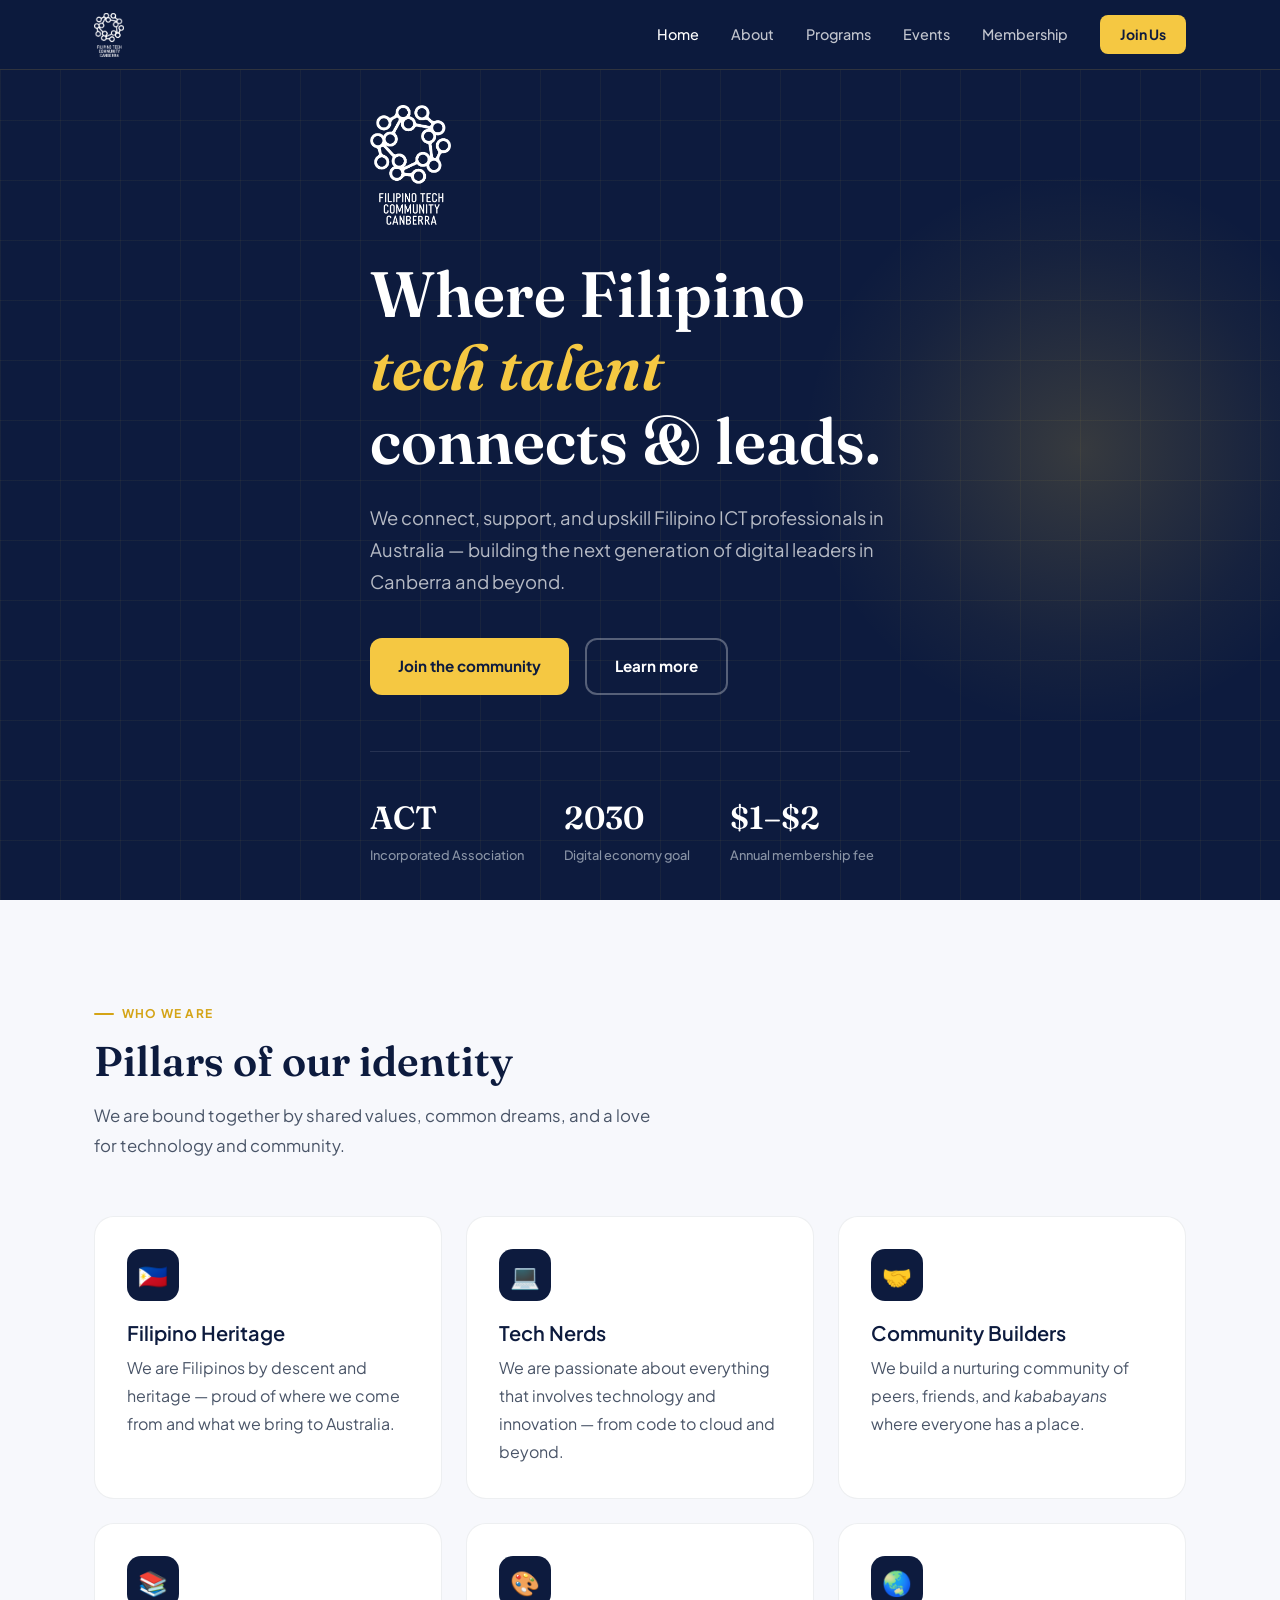
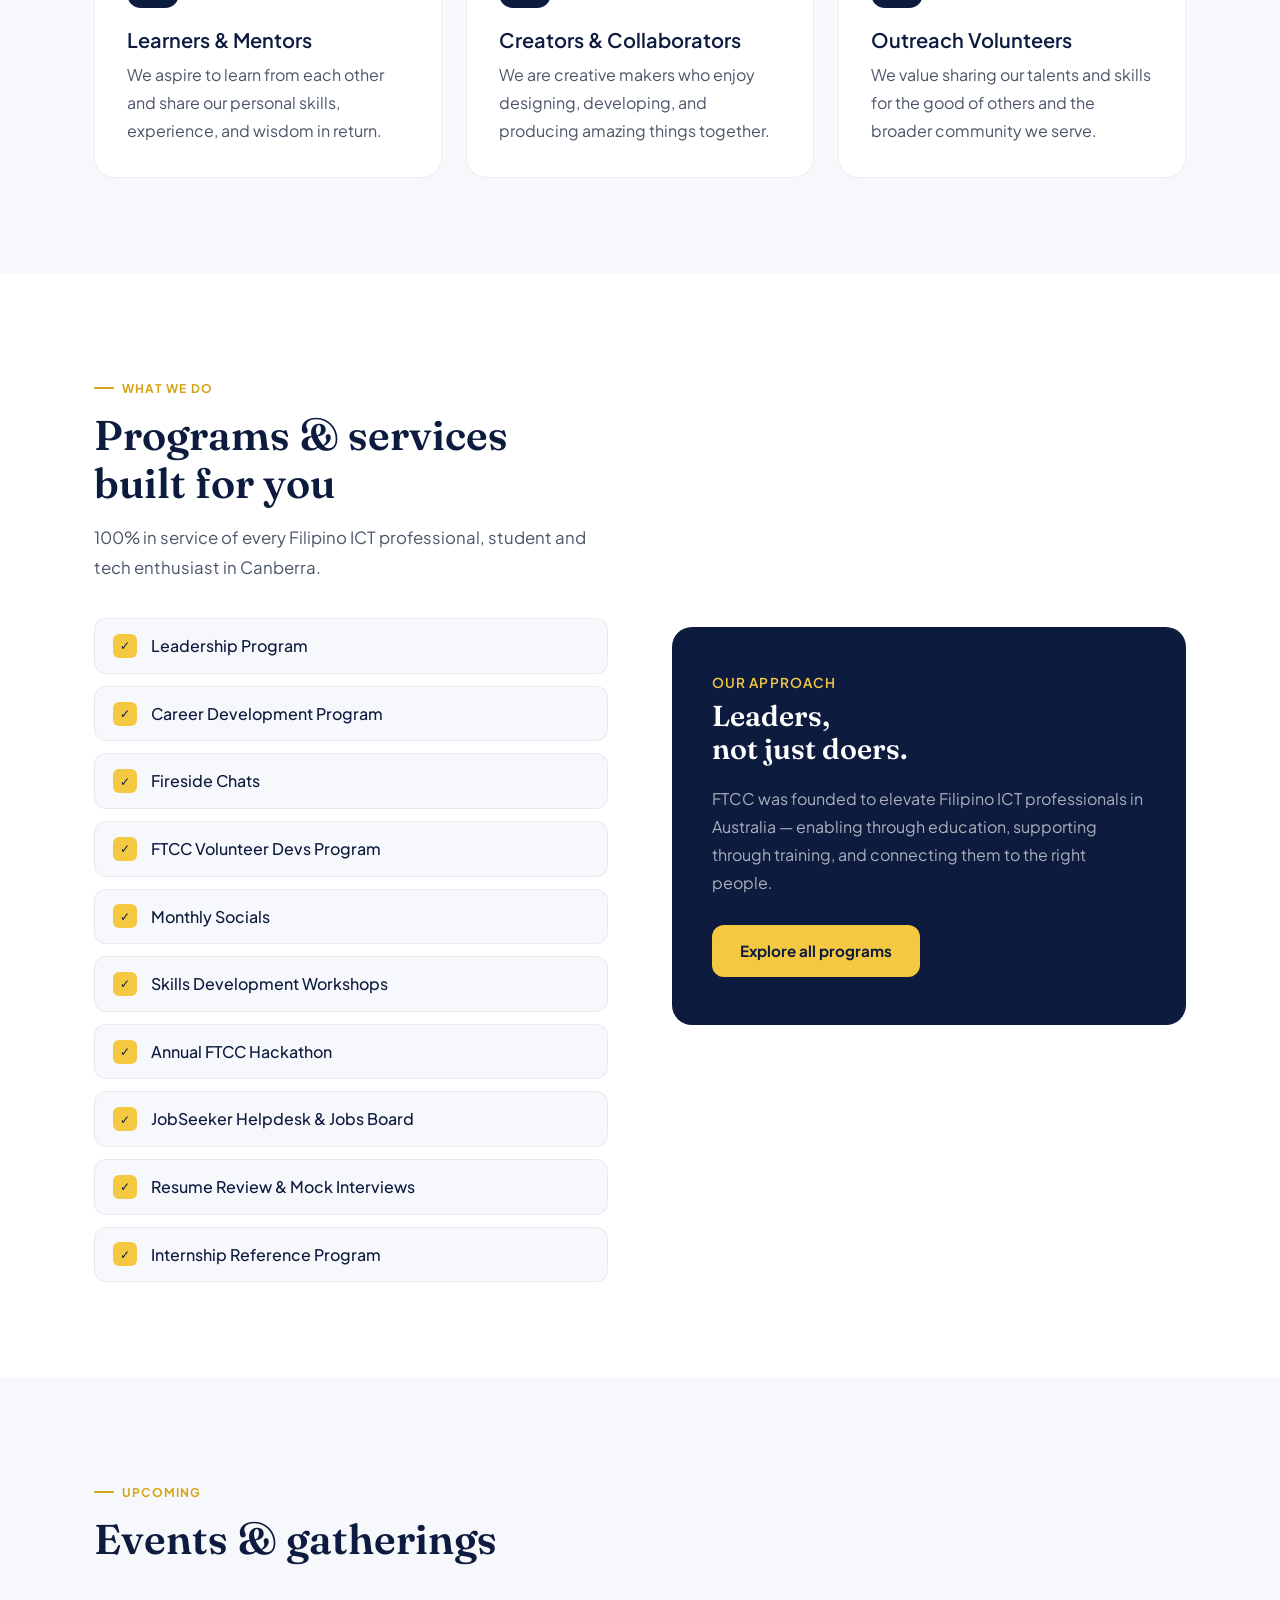
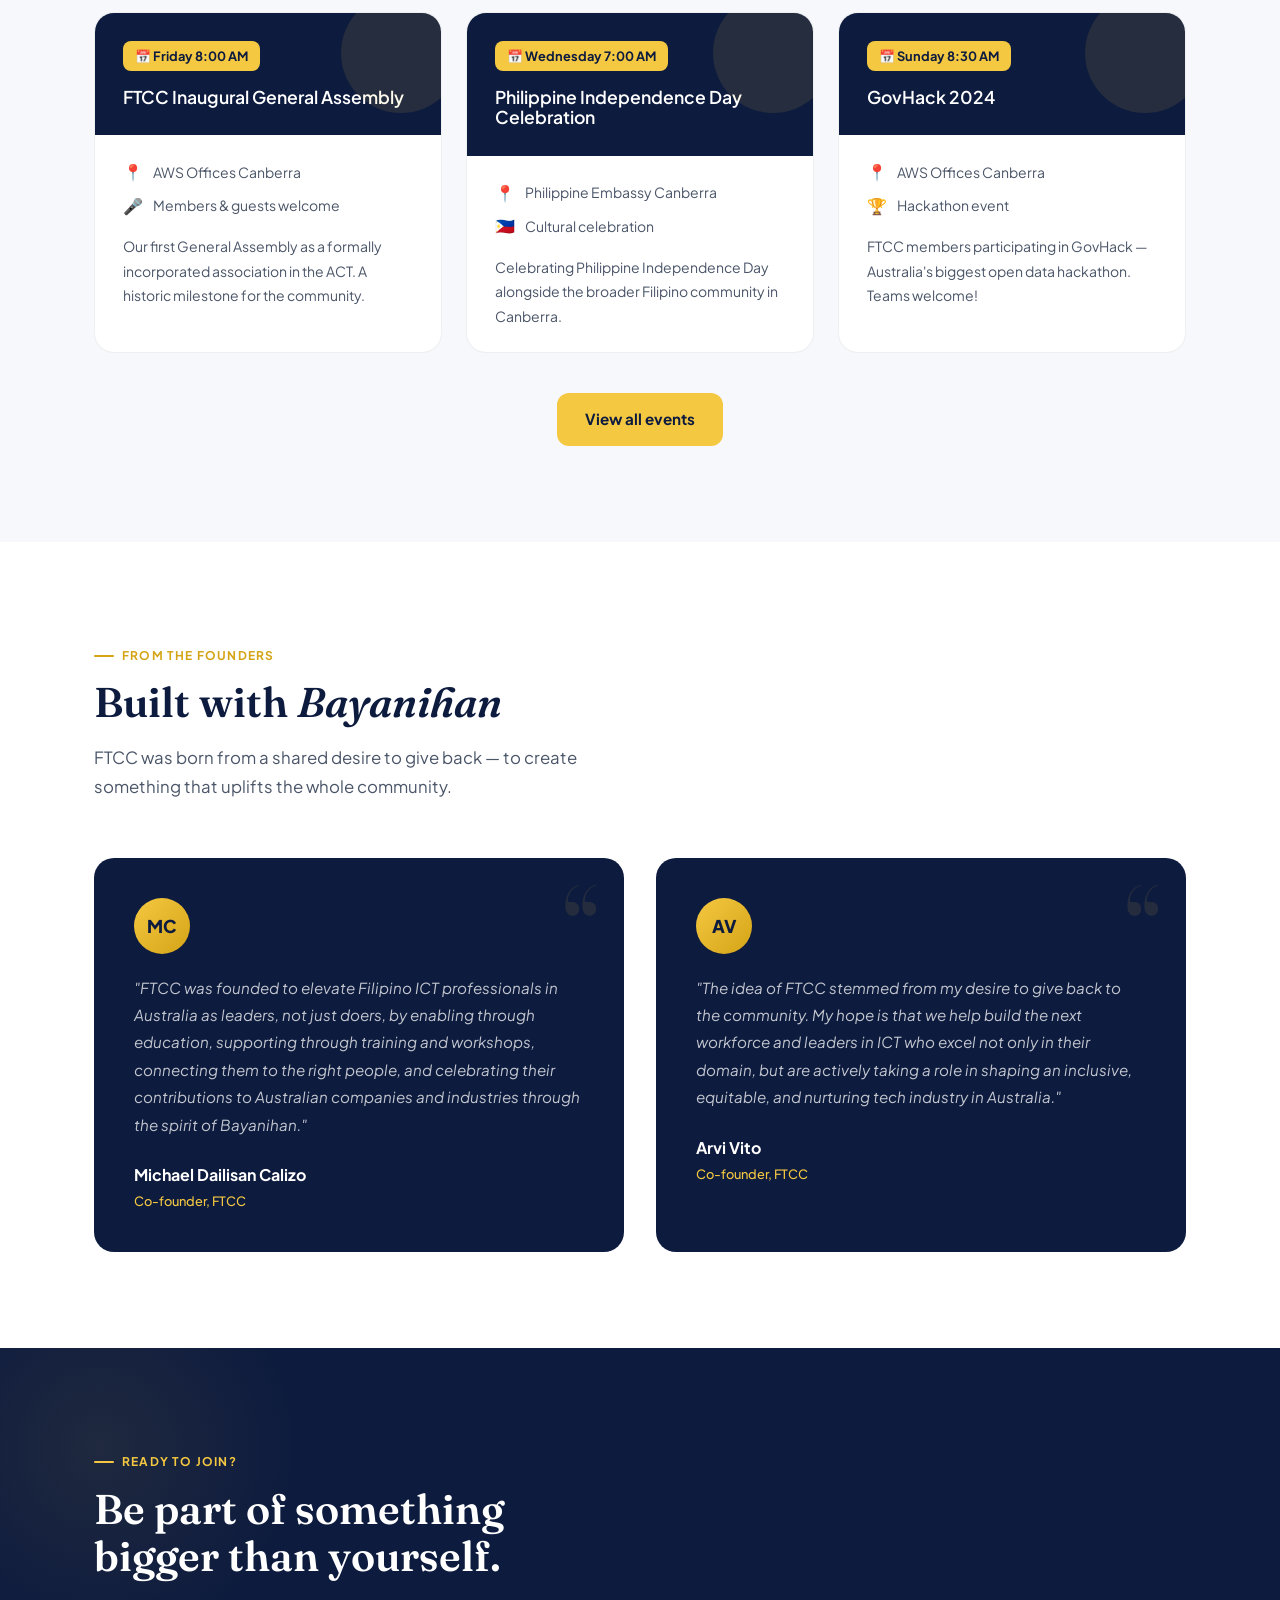
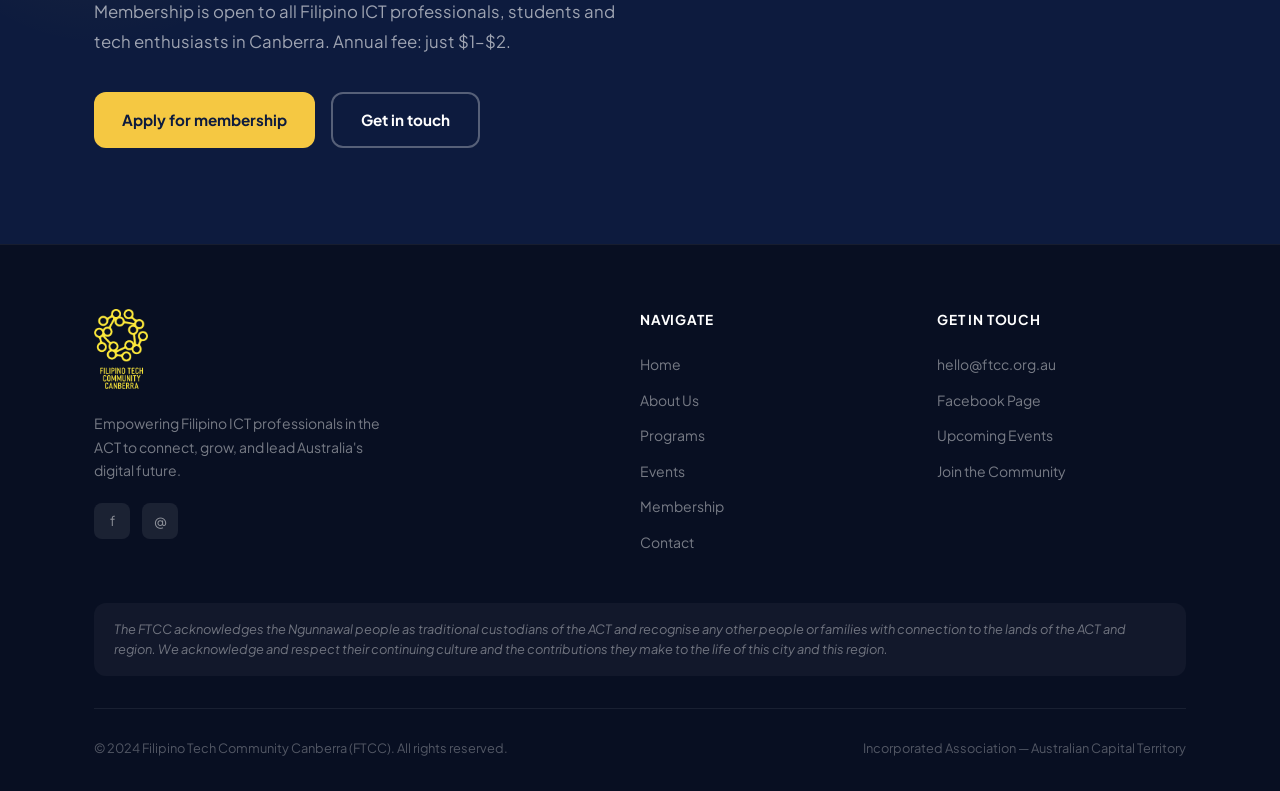
==== index.html @ 05460eb6 "Initial commit — FTCC website" ====
<!DOCTYPE html>
<html lang="en">
<head>
  <meta charset="UTF-8" />
  <meta name="viewport" content="width=device-width, initial-scale=1.0" />
  <title>FTCC — Filipino Tech Community Canberra</title>
  <meta name="description" content="Filipino Tech Community Canberra — connecting, supporting and upskilling Filipino ICT professionals in the ACT." />
  <link rel="stylesheet" href="css/style.css" />
  <link rel="icon" href="data:image/svg+xml,<svg xmlns='http://www.w3.org/2000/svg' viewBox='0 0 32 32'><rect width='32' height='32' rx='7' fill='%230D1B3E'/><text y='22' x='4' font-size='14' font-weight='800' fill='%23F5C842' font-family='sans-serif'>FC</text></svg>" />
</head>
<body>

<div id="nav-placeholder"></div>

<!-- ── HERO ── -->
<section class="hero">
  <div class="hero-bg">
    <div class="hero-grid"></div>
    <div class="hero-sun"></div>
  </div>
  <div class="container">
    <div class="hero-content">
      <img src="ftcc_full_logo.png" alt="FTCC" class="hero-logo" />
      <h1>Where Filipino<br><em>tech talent</em><br>connects &amp; leads.</h1>
      <p>We connect, support, and upskill Filipino ICT professionals in Australia — building the next generation of digital leaders in Canberra and beyond.</p>
      <div class="hero-actions">
        <a href="membership.html" class="btn btn-primary">Join the community</a>
        <a href="about.html" class="btn btn-outline">Learn more</a>
      </div>
      <div class="hero-stats">
        <div class="hero-stat">
          <div class="num">ACT</div>
          <div class="lbl">Incorporated Association</div>
        </div>
        <div class="hero-stat">
          <div class="num">2030</div>
          <div class="lbl">Digital economy goal</div>
        </div>
        <div class="hero-stat">
          <div class="num">$1–$2</div>
          <div class="lbl">Annual membership fee</div>
        </div>
      </div>
    </div>
  </div>
</section>

<!-- ── PILLARS ── -->
<section class="section pillars">
  <div class="container">
    <div class="section-label">Who we are</div>
    <h2 class="section-title">Pillars of our identity</h2>
    <p class="section-sub">We are bound together by shared values, common dreams, and a love for technology and community.</p>
    <div class="pillars-grid">
      <div class="pillar-card">
        <div class="pillar-icon">🇵🇭</div>
        <h3>Filipino Heritage</h3>
        <p>We are Filipinos by descent and heritage — proud of where we come from and what we bring to Australia.</p>
      </div>
      <div class="pillar-card">
        <div class="pillar-icon">💻</div>
        <h3>Tech Nerds</h3>
        <p>We are passionate about everything that involves technology and innovation — from code to cloud and beyond.</p>
      </div>
      <div class="pillar-card">
        <div class="pillar-icon">🤝</div>
        <h3>Community Builders</h3>
        <p>We build a nurturing community of peers, friends, and <em>kababayans</em> where everyone has a place.</p>
      </div>
      <div class="pillar-card">
        <div class="pillar-icon">📚</div>
        <h3>Learners &amp; Mentors</h3>
        <p>We aspire to learn from each other and share our personal skills, experience, and wisdom in return.</p>
      </div>
      <div class="pillar-card">
        <div class="pillar-icon">🎨</div>
        <h3>Creators &amp; Collaborators</h3>
        <p>We are creative makers who enjoy designing, developing, and producing amazing things together.</p>
      </div>
      <div class="pillar-card">
        <div class="pillar-icon">🌏</div>
        <h3>Outreach Volunteers</h3>
        <p>We value sharing our talents and skills for the good of others and the broader community we serve.</p>
      </div>
    </div>
  </div>
</section>

<!-- ── PROGRAMS ── -->
<section class="section">
  <div class="container">
    <div class="programs-layout">
      <div>
        <div class="section-label">What we do</div>
        <h2 class="section-title">Programs &amp; services built for you</h2>
        <p class="section-sub">100% in service of every Filipino ICT professional, student and tech enthusiast in Canberra.</p>
        <div class="programs-list">
          <div class="program-item">Leadership Program</div>
          <div class="program-item">Career Development Program</div>
          <div class="program-item">Fireside Chats</div>
          <div class="program-item">FTCC Volunteer Devs Program</div>
          <div class="program-item">Monthly Socials</div>
          <div class="program-item">Skills Development Workshops</div>
          <div class="program-item">Annual FTCC Hackathon</div>
          <div class="program-item">JobSeeker Helpdesk &amp; Jobs Board</div>
          <div class="program-item">Resume Review &amp; Mock Interviews</div>
          <div class="program-item">Internship Reference Program</div>
        </div>
      </div>
      <div class="programs-visual">
        <h3>Our approach</h3>
        <h2 style="font-size:1.8rem;">Leaders,<br>not just doers.</h2>
        <p>FTCC was founded to elevate Filipino ICT professionals in Australia — enabling through education, supporting through training, and connecting them to the right people.</p>
        <a href="programs.html" class="btn btn-primary">Explore all programs</a>
      </div>
    </div>
  </div>
</section>

<!-- ── EVENTS ── -->
<section class="section events">
  <div class="container">
    <div class="section-label">Upcoming</div>
    <h2 class="section-title">Events &amp; gatherings</h2>
    <div class="events-grid">
      <div class="event-card">
        <div class="event-header">
          <div class="event-date-badge">📅 Friday 8:00 AM</div>
          <h3>FTCC Inaugural General Assembly</h3>
        </div>
        <div class="event-body">
          <div class="event-meta">
            <div class="event-meta-item"><span class="icon">📍</span> AWS Offices Canberra</div>
            <div class="event-meta-item"><span class="icon">🎤</span> Members &amp; guests welcome</div>
          </div>
          <p style="margin-top:16px;font-size:.875rem;">Our first General Assembly as a formally incorporated association in the ACT. A historic milestone for the community.</p>
        </div>
      </div>
      <div class="event-card">
        <div class="event-header">
          <div class="event-date-badge">📅 Wednesday 7:00 AM</div>
          <h3>Philippine Independence Day Celebration</h3>
        </div>
        <div class="event-body">
          <div class="event-meta">
            <div class="event-meta-item"><span class="icon">📍</span> Philippine Embassy Canberra</div>
            <div class="event-meta-item"><span class="icon">🇵🇭</span> Cultural celebration</div>
          </div>
          <p style="margin-top:16px;font-size:.875rem;">Celebrating Philippine Independence Day alongside the broader Filipino community in Canberra.</p>
        </div>
      </div>
      <div class="event-card">
        <div class="event-header">
          <div class="event-date-badge">📅 Sunday 8:30 AM</div>
          <h3>GovHack 2024</h3>
        </div>
        <div class="event-body">
          <div class="event-meta">
            <div class="event-meta-item"><span class="icon">📍</span> AWS Offices Canberra</div>
            <div class="event-meta-item"><span class="icon">🏆</span> Hackathon event</div>
          </div>
          <p style="margin-top:16px;font-size:.875rem;">FTCC members participating in GovHack — Australia's biggest open data hackathon. Teams welcome!</p>
        </div>
      </div>
    </div>
    <div style="text-align:center;margin-top:40px;">
      <a href="events.html" class="btn btn-primary">View all events</a>
    </div>
  </div>
</section>

<!-- ── FOUNDERS ── -->
<section class="section">
  <div class="container">
    <div class="section-label">From the founders</div>
    <h2 class="section-title">Built with <em>Bayanihan</em></h2>
    <p class="section-sub">FTCC was born from a shared desire to give back — to create something that uplifts the whole community.</p>
    <div class="founders-grid">
      <div class="founder-card">
        <div class="founder-avatar">MC</div>
        <blockquote>"FTCC was founded to elevate Filipino ICT professionals in Australia as leaders, not just doers, by enabling through education, supporting through training and workshops, connecting them to the right people, and celebrating their contributions to Australian companies and industries through the spirit of Bayanihan."</blockquote>
        <div class="founder-name">Michael Dailisan Calizo</div>
        <div class="founder-role">Co-founder, FTCC</div>
      </div>
      <div class="founder-card">
        <div class="founder-avatar">AV</div>
        <blockquote>"The idea of FTCC stemmed from my desire to give back to the community. My hope is that we help build the next workforce and leaders in ICT who excel not only in their domain, but are actively taking a role in shaping an inclusive, equitable, and nurturing tech industry in Australia."</blockquote>
        <div class="founder-name">Arvi Vito</div>
        <div class="founder-role">Co-founder, FTCC</div>
      </div>
    </div>
  </div>
</section>

<!-- ── CTA ── -->
<section class="section membership">
  <div class="container" style="position:relative;z-index:2;">
    <div class="section-label">Ready to join?</div>
    <h2 class="section-title">Be part of something<br>bigger than yourself.</h2>
    <p class="section-sub">Membership is open to all Filipino ICT professionals, students and tech enthusiasts in Canberra. Annual fee: just $1–$2.</p>
    <div style="display:flex;gap:16px;flex-wrap:wrap;margin-top:36px;">
      <a href="membership.html" class="btn btn-primary">Apply for membership</a>
      <a href="contact.html" class="btn btn-outline">Get in touch</a>
    </div>
  </div>
</section>

<div id="footer-placeholder"></div>

<script src="js/components.js"></script>
<script src="js/main.js"></script>
</body>
</html>
---- css/style.css ----
/* ========================================
   FTCC — Filipino Tech Community Canberra
   Design: Deep navy + Philippine sun gold
   ======================================== */

@import url('https://fonts.googleapis.com/css2?family=Plus+Jakarta+Sans:wght@300;400;500;600;700;800&family=Fraunces:ital,wght@0,300;0,600;1,300&display=swap');

:root {
  --navy:       #0D1B3E;
  --navy-mid:   #1A2F5A;
  --navy-light: #243B72;
  --gold:       #F5C842;
  --gold-deep:  #D4A416;
  --white:      #FFFFFF;
  --off-white:  #F7F8FC;
  --muted:      #8A94A6;
  --text:       #1C2333;
  --text-light: #4A5568;

  --font-display: 'Fraunces', Georgia, serif;
  --font-body:    'Plus Jakarta Sans', system-ui, sans-serif;

  --radius: 12px;
  --radius-lg: 20px;
  --shadow: 0 4px 24px rgba(13,27,62,0.10);
  --shadow-lg: 0 8px 48px rgba(13,27,62,0.16);

  --max-w: 1140px;
  --nav-h: 70px;
}

*, *::before, *::after { box-sizing: border-box; margin: 0; padding: 0; }

html { scroll-behavior: smooth; }

body {
  font-family: var(--font-body);
  color: var(--text);
  background: var(--white);
  line-height: 1.6;
  -webkit-font-smoothing: antialiased;
}

/* ── TYPOGRAPHY ── */
h1, h2, h3 { font-family: var(--font-display); line-height: 1.15; }
h1 { font-size: clamp(2.4rem, 6vw, 4rem); font-weight: 600; }
h2 { font-size: clamp(1.8rem, 4vw, 2.6rem); font-weight: 600; }
h3 { font-size: 1.25rem; font-weight: 600; font-family: var(--font-body); }
p  { color: var(--text-light); line-height: 1.75; }

a { color: inherit; text-decoration: none; }

/* ── LAYOUT ── */
.container { max-width: var(--max-w); margin: 0 auto; padding: 0 24px; }
.section    { padding: 96px 0; }
.section--sm { padding: 64px 0; }

/* ── NAV ── */
nav {
  position: fixed; top: 0; left: 0; right: 0; z-index: 100;
  height: var(--nav-h);
  background: rgba(13,27,62,0.96);
  backdrop-filter: blur(12px);
  border-bottom: 1px solid rgba(245,200,66,0.15);
  display: flex; align-items: center;
}
.nav-inner {
  display: flex; align-items: center; justify-content: space-between;
  width: 100%; max-width: var(--max-w); margin: 0 auto; padding: 0 24px;
}
.nav-logo {
  display: flex; align-items: center;
}
.nav-logo-img {
  height: 44px; width: auto;
  /* Invert black logo to white for dark nav background */
  filter: brightness(0) invert(1);
  transition: opacity 0.2s;
}
.nav-logo:hover .nav-logo-img { opacity: 0.85; }
.footer-logo-img {
  height: 80px; width: auto;
  /* Gold tint for footer */
  filter: brightness(0) saturate(100%) invert(78%) sepia(60%) saturate(500%) hue-rotate(5deg) brightness(105%);
  display: block;
}
.nav-links { display: flex; align-items: center; gap: 32px; }
.nav-links a {
  color: rgba(255,255,255,0.75); font-size: 0.9rem; font-weight: 500;
  transition: color 0.2s;
}
.nav-links a:hover, .nav-links a.active { color: var(--white); }
.nav-links .btn-nav {
  background: var(--gold); color: var(--navy);
  padding: 8px 20px; border-radius: 8px; font-weight: 700;
  font-size: 0.875rem; transition: background 0.2s, transform 0.15s;
}
.nav-links .btn-nav:hover { background: var(--gold-deep); transform: translateY(-1px); }

/* hamburger */
.nav-toggle { display: none; flex-direction: column; gap: 5px; cursor: pointer; padding: 4px; }
.nav-toggle span { width: 24px; height: 2px; background: var(--white); border-radius: 2px; transition: 0.3s; }
.nav-mobile { display: none; }

/* ── HERO LOGO ── */
.hero-logo {
  height: 120px; width: auto; display: block;
  margin-bottom: 32px;
  filter: brightness(0) invert(1);
}

/* ── HERO ── */
.hero {
  min-height: 100vh;
  background: var(--navy);
  display: flex; align-items: center;
  position: relative; overflow: hidden;
  padding-top: var(--nav-h);
}
.hero-bg {
  position: absolute; inset: 0; pointer-events: none;
}
.hero-sun {
  position: absolute; right: -80px; top: 50%;
  transform: translateY(-50%);
  width: 560px; height: 560px;
  border-radius: 50%;
  background: radial-gradient(circle, rgba(245,200,66,0.18) 0%, rgba(245,200,66,0.04) 50%, transparent 70%);
}
.hero-grid {
  position: absolute; inset: 0;
  background-image:
    linear-gradient(rgba(245,200,66,0.05) 1px, transparent 1px),
    linear-gradient(90deg, rgba(245,200,66,0.05) 1px, transparent 1px);
  background-size: 60px 60px;
}
.hero-rays {
  position: absolute; right: 120px; top: 50%; transform: translateY(-50%);
}
.hero-content { position: relative; z-index: 2; max-width: 700px; }
.hero-eyebrow {
  display: inline-flex; align-items: center; gap: 8px;
  background: rgba(245,200,66,0.12); border: 1px solid rgba(245,200,66,0.25);
  border-radius: 100px; padding: 6px 16px;
  color: var(--gold); font-size: 0.8rem; font-weight: 600;
  letter-spacing: 0.08em; text-transform: uppercase; margin-bottom: 24px;
}
.hero-eyebrow::before {
  content: ''; width: 6px; height: 6px; border-radius: 50%; background: var(--gold);
}
.hero h1 { color: var(--white); margin-bottom: 24px; }
.hero h1 em { font-style: italic; color: var(--gold); }
.hero p {
  color: rgba(255,255,255,0.7); font-size: 1.15rem;
  max-width: 540px; margin-bottom: 40px;
}
.hero-actions { display: flex; gap: 16px; flex-wrap: wrap; }
.btn {
  display: inline-flex; align-items: center; gap: 8px;
  padding: 14px 28px; border-radius: var(--radius);
  font-weight: 700; font-size: 0.95rem; transition: all 0.2s; cursor: pointer;
  border: none; font-family: var(--font-body);
}
.btn-primary {
  background: var(--gold); color: var(--navy);
}
.btn-primary:hover { background: var(--gold-deep); transform: translateY(-2px); box-shadow: 0 8px 24px rgba(245,200,66,0.35); }
.btn-outline {
  background: transparent; color: var(--white);
  border: 2px solid rgba(255,255,255,0.3);
}
.btn-outline:hover { border-color: var(--white); background: rgba(255,255,255,0.08); }
.hero-stats {
  display: flex; gap: 40px; margin-top: 56px;
  padding-top: 40px; border-top: 1px solid rgba(255,255,255,0.1);
}
.hero-stat .num {
  font-family: var(--font-display); font-size: 2rem; font-weight: 600;
  color: var(--white);
}
.hero-stat .lbl { color: var(--muted); font-size: 0.8rem; font-weight: 500; margin-top: 2px; }

/* ── SECTION LABELS ── */
.section-label {
  display: inline-flex; align-items: center; gap: 8px;
  color: var(--gold-deep); font-size: 0.75rem; font-weight: 700;
  letter-spacing: 0.1em; text-transform: uppercase; margin-bottom: 14px;
}
.section-label::before {
  content: ''; width: 20px; height: 2px; background: var(--gold-deep); border-radius: 1px;
}
.section-title { margin-bottom: 16px; color: var(--navy); }
.section-sub { font-size: 1.05rem; max-width: 560px; }

/* ── PILLARS ── */
.pillars { background: var(--off-white); }
.pillars-grid {
  display: grid;
  grid-template-columns: repeat(auto-fill, minmax(280px, 1fr));
  gap: 24px; margin-top: 56px;
}
.pillar-card {
  background: var(--white); border-radius: var(--radius-lg);
  padding: 32px; border: 1px solid rgba(13,27,62,0.07);
  transition: box-shadow 0.25s, transform 0.25s;
}
.pillar-card:hover { box-shadow: var(--shadow-lg); transform: translateY(-4px); }
.pillar-icon {
  width: 52px; height: 52px; border-radius: 14px;
  background: var(--navy); display: flex; align-items: center;
  justify-content: center; font-size: 1.5rem; margin-bottom: 20px;
}
.pillar-card h3 { color: var(--navy); margin-bottom: 10px; }

/* ── PROGRAMS ── */
.programs-layout { display: grid; grid-template-columns: 1fr 1fr; gap: 64px; align-items: center; }
.programs-list { margin-top: 36px; display: flex; flex-direction: column; gap: 12px; }
.program-item {
  display: flex; align-items: center; gap: 14px;
  background: var(--off-white); border-radius: var(--radius);
  padding: 14px 18px; font-weight: 500; color: var(--navy);
  border: 1px solid rgba(13,27,62,0.06); transition: background 0.2s;
}
.program-item:hover { background: #EEF1F8; }
.program-item::before {
  content: '✓'; width: 24px; height: 24px; border-radius: 6px;
  background: var(--gold); color: var(--navy); font-weight: 800; font-size: 0.75rem;
  display: flex; align-items: center; justify-content: center; flex-shrink: 0;
}
.programs-visual {
  background: var(--navy); border-radius: var(--radius-lg);
  padding: 48px 40px; color: var(--white);
}
.programs-visual h3 { color: var(--gold); margin-bottom: 8px; font-family: var(--font-body); font-size: 0.85rem; letter-spacing: 0.08em; text-transform: uppercase; }
.programs-visual h2 { color: var(--white); margin-bottom: 20px; }
.programs-visual p { color: rgba(255,255,255,0.65); margin-bottom: 28px; }

/* ── EVENTS ── */
.events { background: var(--off-white); }
.events-grid { display: grid; grid-template-columns: repeat(auto-fill, minmax(320px, 1fr)); gap: 24px; margin-top: 48px; }
.event-card {
  background: var(--white); border-radius: var(--radius-lg);
  overflow: hidden; border: 1px solid rgba(13,27,62,0.07);
  transition: box-shadow 0.25s, transform 0.25s;
}
.event-card:hover { box-shadow: var(--shadow-lg); transform: translateY(-4px); }
.event-header { background: var(--navy); padding: 28px; position: relative; overflow: hidden; }
.event-header::after {
  content: ''; position: absolute; right: -20px; top: -20px;
  width: 120px; height: 120px; border-radius: 50%;
  background: rgba(245,200,66,0.1);
}
.event-date-badge {
  display: inline-flex; align-items: center; gap: 6px;
  background: var(--gold); color: var(--navy);
  border-radius: 8px; padding: 5px 12px;
  font-weight: 700; font-size: 0.8rem;
}
.event-header h3 { color: var(--white); margin-top: 16px; font-size: 1.1rem; }
.event-body { padding: 24px 28px; }
.event-meta { display: flex; flex-direction: column; gap: 8px; }
.event-meta-item {
  display: flex; align-items: center; gap: 10px;
  color: var(--text-light); font-size: 0.875rem;
}
.event-meta-item .icon { font-size: 1rem; }

/* ── FOUNDERS ── */
.founders-grid { display: grid; grid-template-columns: 1fr 1fr; gap: 32px; margin-top: 56px; }
.founder-card {
  background: var(--navy); border-radius: var(--radius-lg); padding: 40px;
  position: relative; overflow: hidden;
}
.founder-card::before {
  content: '\201C'; position: absolute; top: 16px; right: 24px;
  font-size: 8rem; font-family: var(--font-display); color: rgba(245,200,66,0.1);
  line-height: 1;
}
.founder-avatar {
  width: 56px; height: 56px; border-radius: 50%;
  background: linear-gradient(135deg, var(--gold) 0%, var(--gold-deep) 100%);
  display: flex; align-items: center; justify-content: center;
  font-weight: 800; font-size: 1.1rem; color: var(--navy); margin-bottom: 20px;
}
.founder-card blockquote {
  color: rgba(255,255,255,0.75); font-size: 0.95rem; line-height: 1.8;
  margin-bottom: 24px; font-style: italic;
}
.founder-name { color: var(--white); font-weight: 700; font-size: 1rem; }
.founder-role { color: var(--gold); font-size: 0.8rem; font-weight: 500; margin-top: 4px; }

/* ── MEMBERSHIP ── */
.membership { background: var(--navy); position: relative; overflow: hidden; }
.membership::before {
  content: ''; position: absolute; left: -100px; top: -100px;
  width: 400px; height: 400px; border-radius: 50%;
  background: radial-gradient(circle, rgba(245,200,66,0.08) 0%, transparent 70%);
}
.membership .section-title { color: var(--white); }
.membership .section-sub { color: rgba(255,255,255,0.6); }
.membership .section-label { color: var(--gold); }
.membership .section-label::before { background: var(--gold); }
.membership-layout { display: grid; grid-template-columns: 1fr 1fr; gap: 64px; align-items: start; margin-top: 56px; }
.eligibility-card, .process-card {
  background: rgba(255,255,255,0.06); border: 1px solid rgba(255,255,255,0.1);
  border-radius: var(--radius-lg); padding: 36px;
}
.card-icon { font-size: 2rem; margin-bottom: 16px; }
.eligibility-card h3, .process-card h3 { color: var(--white); margin-bottom: 20px; }
.eligibility-list { list-style: none; display: flex; flex-direction: column; gap: 14px; }
.eligibility-list li {
  display: flex; align-items: flex-start; gap: 12px;
  color: rgba(255,255,255,0.7); font-size: 0.95rem;
}
.eligibility-list li::before {
  content: '→'; color: var(--gold); font-weight: 700; flex-shrink: 0; margin-top: 1px;
}
.fee-box {
  background: var(--gold); border-radius: var(--radius); padding: 20px 24px;
  margin-top: 24px; display: flex; align-items: center; gap: 16px;
}
.fee-box .fee-num { font-family: var(--font-display); font-size: 2rem; font-weight: 600; color: var(--navy); }
.fee-box .fee-desc { color: var(--navy); font-size: 0.85rem; font-weight: 500; }
.process-steps { display: flex; flex-direction: column; gap: 20px; }
.process-step { display: flex; align-items: flex-start; gap: 16px; }
.step-num {
  width: 32px; height: 32px; border-radius: 50%;
  background: var(--gold); color: var(--navy);
  font-weight: 800; font-size: 0.85rem;
  display: flex; align-items: center; justify-content: center; flex-shrink: 0;
}
.step-text { color: rgba(255,255,255,0.7); font-size: 0.95rem; padding-top: 4px; }
.step-text strong { color: var(--white); display: block; margin-bottom: 2px; }

/* ── CONTACT ── */
.contact-layout { display: grid; grid-template-columns: 1fr 1fr; gap: 64px; align-items: start; margin-top: 56px; }
.contact-item { display: flex; align-items: flex-start; gap: 20px; margin-bottom: 32px; }
.contact-icon {
  width: 48px; height: 48px; border-radius: 12px; background: var(--off-white);
  display: flex; align-items: center; justify-content: center; font-size: 1.3rem; flex-shrink: 0;
}
.contact-item h4 { font-weight: 700; color: var(--navy); margin-bottom: 4px; }
.contact-item p, .contact-item a { color: var(--text-light); font-size: 0.95rem; }
.contact-item a:hover { color: var(--navy); text-decoration: underline; }
.contact-form { background: var(--off-white); border-radius: var(--radius-lg); padding: 40px; }
.contact-form h3 { color: var(--navy); margin-bottom: 28px; }
.form-group { margin-bottom: 20px; }
.form-group label { display: block; font-weight: 600; font-size: 0.85rem; color: var(--navy); margin-bottom: 8px; }
.form-group input, .form-group textarea, .form-group select {
  width: 100%; padding: 12px 16px; border-radius: var(--radius);
  border: 1.5px solid rgba(13,27,62,0.12); background: var(--white);
  font-family: var(--font-body); font-size: 0.95rem; color: var(--text);
  transition: border-color 0.2s;
}
.form-group input:focus, .form-group textarea:focus, .form-group select:focus {
  outline: none; border-color: var(--navy);
}
.form-group textarea { resize: vertical; min-height: 120px; }
.btn-full { width: 100%; justify-content: center; }

/* ── FOOTER ── */
footer {
  background: #080F22; padding: 64px 0 32px;
  border-top: 1px solid rgba(255,255,255,0.06);
}
.footer-grid { display: grid; grid-template-columns: 2fr 1fr 1fr; gap: 48px; margin-bottom: 48px; }
.footer-brand .nav-logo { margin-bottom: 16px; }
.footer-brand p { color: rgba(255,255,255,0.45); font-size: 0.875rem; max-width: 300px; line-height: 1.7; }
.footer-col h4 { color: var(--white); font-size: 0.85rem; font-weight: 700; letter-spacing: 0.06em; text-transform: uppercase; margin-bottom: 20px; }
.footer-col ul { list-style: none; display: flex; flex-direction: column; gap: 10px; }
.footer-col ul li a { color: rgba(255,255,255,0.45); font-size: 0.875rem; transition: color 0.2s; }
.footer-col ul li a:hover { color: var(--white); }
.footer-bottom {
  border-top: 1px solid rgba(255,255,255,0.07); padding-top: 28px;
  display: flex; justify-content: space-between; align-items: center; flex-wrap: wrap; gap: 12px;
}
.footer-bottom p { color: rgba(255,255,255,0.3); font-size: 0.8rem; }
.footer-acknowledgement {
  background: rgba(255,255,255,0.04); border-radius: var(--radius);
  padding: 16px 20px; margin-bottom: 32px;
  color: rgba(255,255,255,0.4); font-size: 0.8rem; line-height: 1.6; font-style: italic;
}

/* ── ABOUT PAGE ── */
.about-hero { padding-top: calc(var(--nav-h) + 80px); padding-bottom: 80px; background: var(--navy); }
.about-hero h1 { color: var(--white); }
.about-hero p { color: rgba(255,255,255,0.65); font-size: 1.1rem; max-width: 600px; margin-top: 16px; }
.vision-mission { display: grid; grid-template-columns: 1fr 1fr; gap: 32px; margin-top: 56px; }
.vm-card {
  background: var(--white); border-radius: var(--radius-lg); padding: 36px;
  border-left: 4px solid var(--gold);
}
.vm-card h3 { color: var(--navy); margin-bottom: 12px; }
.vm-card p { font-size: 0.95rem; }

/* ── PAGE HEADER (non-home) ── */
.page-hero {
  padding: calc(var(--nav-h) + 64px) 0 64px;
  background: var(--navy);
}
.page-hero .section-label { color: var(--gold); }
.page-hero .section-label::before { background: var(--gold); }
.page-hero h1 { color: var(--white); }
.page-hero p { color: rgba(255,255,255,0.6); max-width: 600px; margin-top: 16px; font-size: 1.05rem; }

/* ── ACTIVE NAV ── */
nav a.active { color: var(--white) !important; }

/* ── RESPONSIVE ── */
@media (max-width: 900px) {
  .programs-layout, .founders-grid, .membership-layout,
  .contact-layout, .vision-mission { grid-template-columns: 1fr; }
  .footer-grid { grid-template-columns: 1fr 1fr; }
  .hero-stats { gap: 24px; }
}

@media (max-width: 680px) {
  .nav-links { display: none; }
  .nav-toggle { display: flex; }
  .nav-mobile {
    display: flex; flex-direction: column;
    background: var(--navy); padding: 16px 24px 24px;
    border-top: 1px solid rgba(255,255,255,0.1);
    position: fixed; top: var(--nav-h); left: 0; right: 0; z-index: 99;
  }
  .nav-mobile a {
    color: rgba(255,255,255,0.75); padding: 12px 0;
    border-bottom: 1px solid rgba(255,255,255,0.08);
    font-weight: 500;
  }
  .nav-mobile a:last-child { border-bottom: none; }
  .footer-grid { grid-template-columns: 1fr; }
  .hero-stats { flex-wrap: wrap; }
  .section { padding: 64px 0; }
}

/* ── UTILITIES ── */
.text-gold { color: var(--gold); }
.text-navy { color: var(--navy); }
.hidden { display: none; }
.mt-8 { margin-top: 8px; }
.mt-16 { margin-top: 16px; }
.mt-32 { margin-top: 32px; }
.socials { display: flex; gap: 12px; margin-top: 20px; }
.social-btn {
  width: 36px; height: 36px; border-radius: 8px;
  background: rgba(255,255,255,0.08); display: flex; align-items: center;
  justify-content: center; color: rgba(255,255,255,0.5); font-size: 0.85rem;
  transition: background 0.2s, color 0.2s;
}
.social-btn:hover { background: var(--gold); color: var(--navy); }
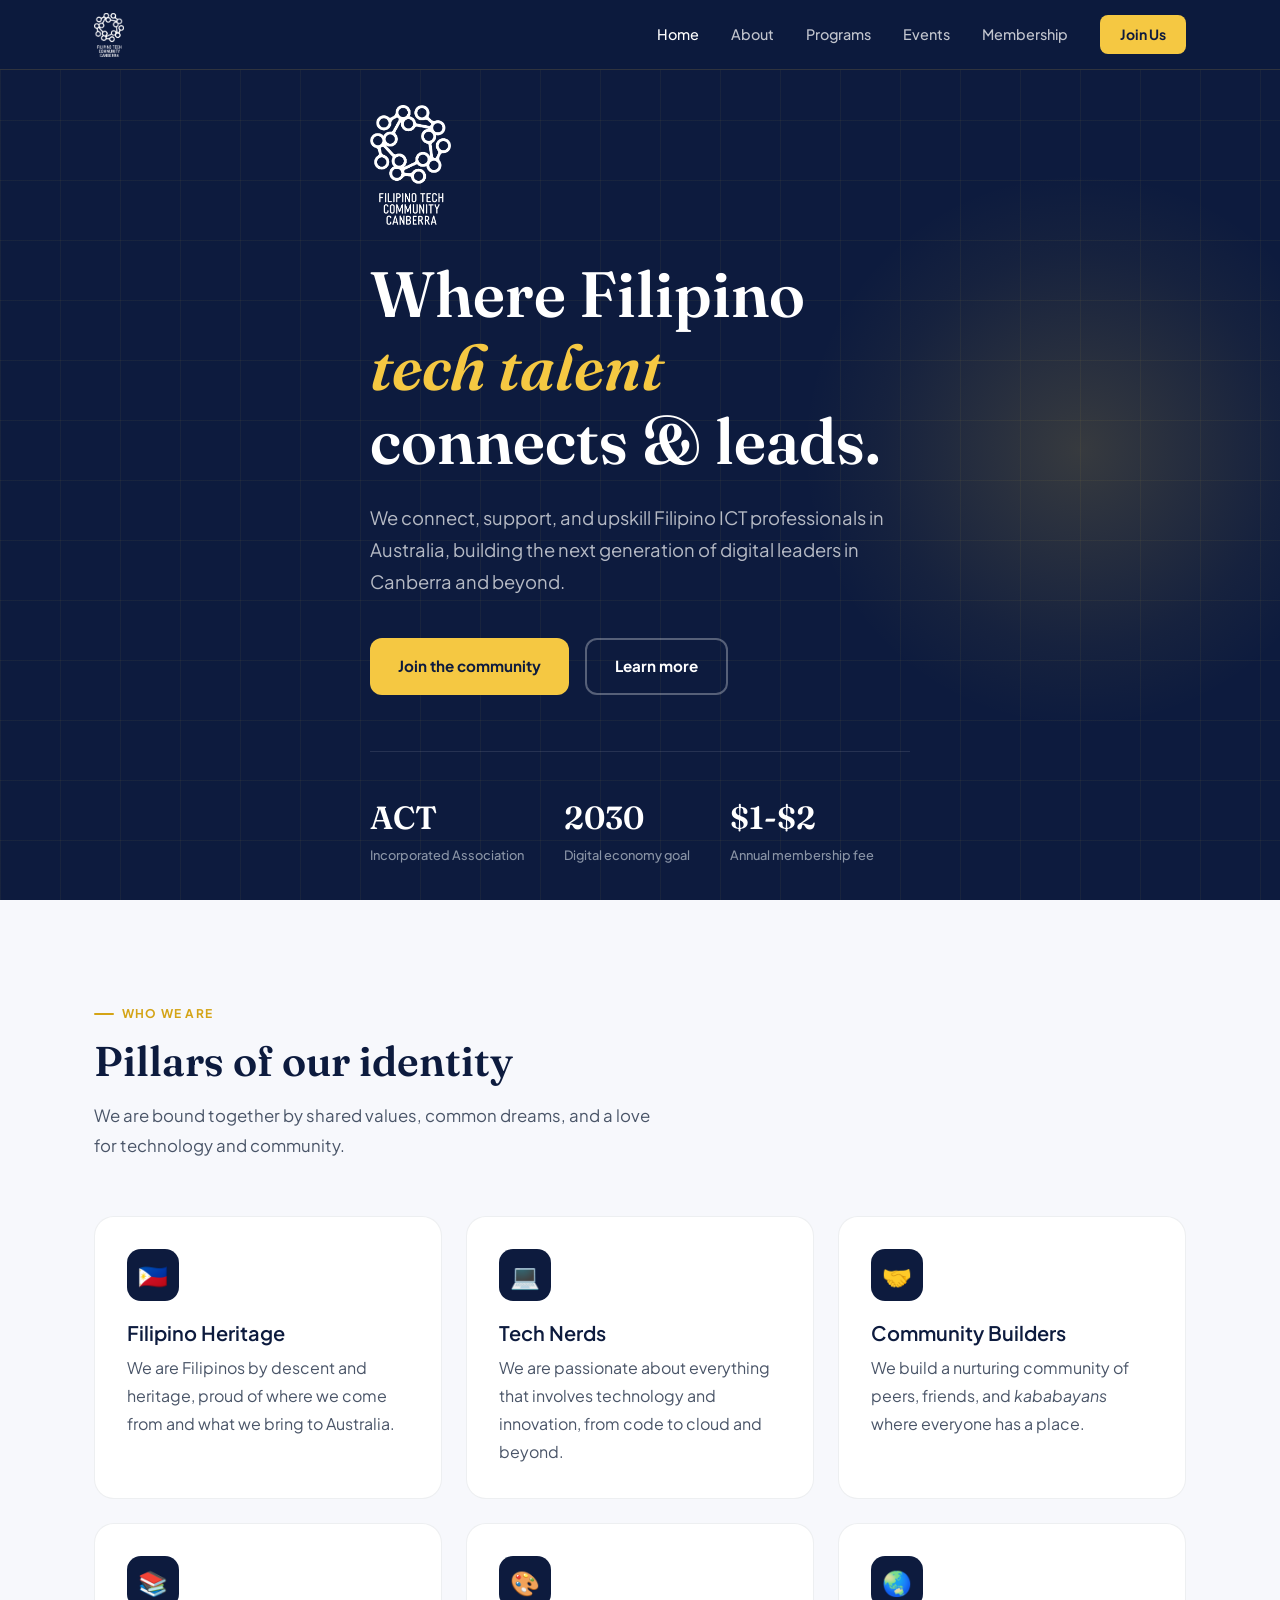
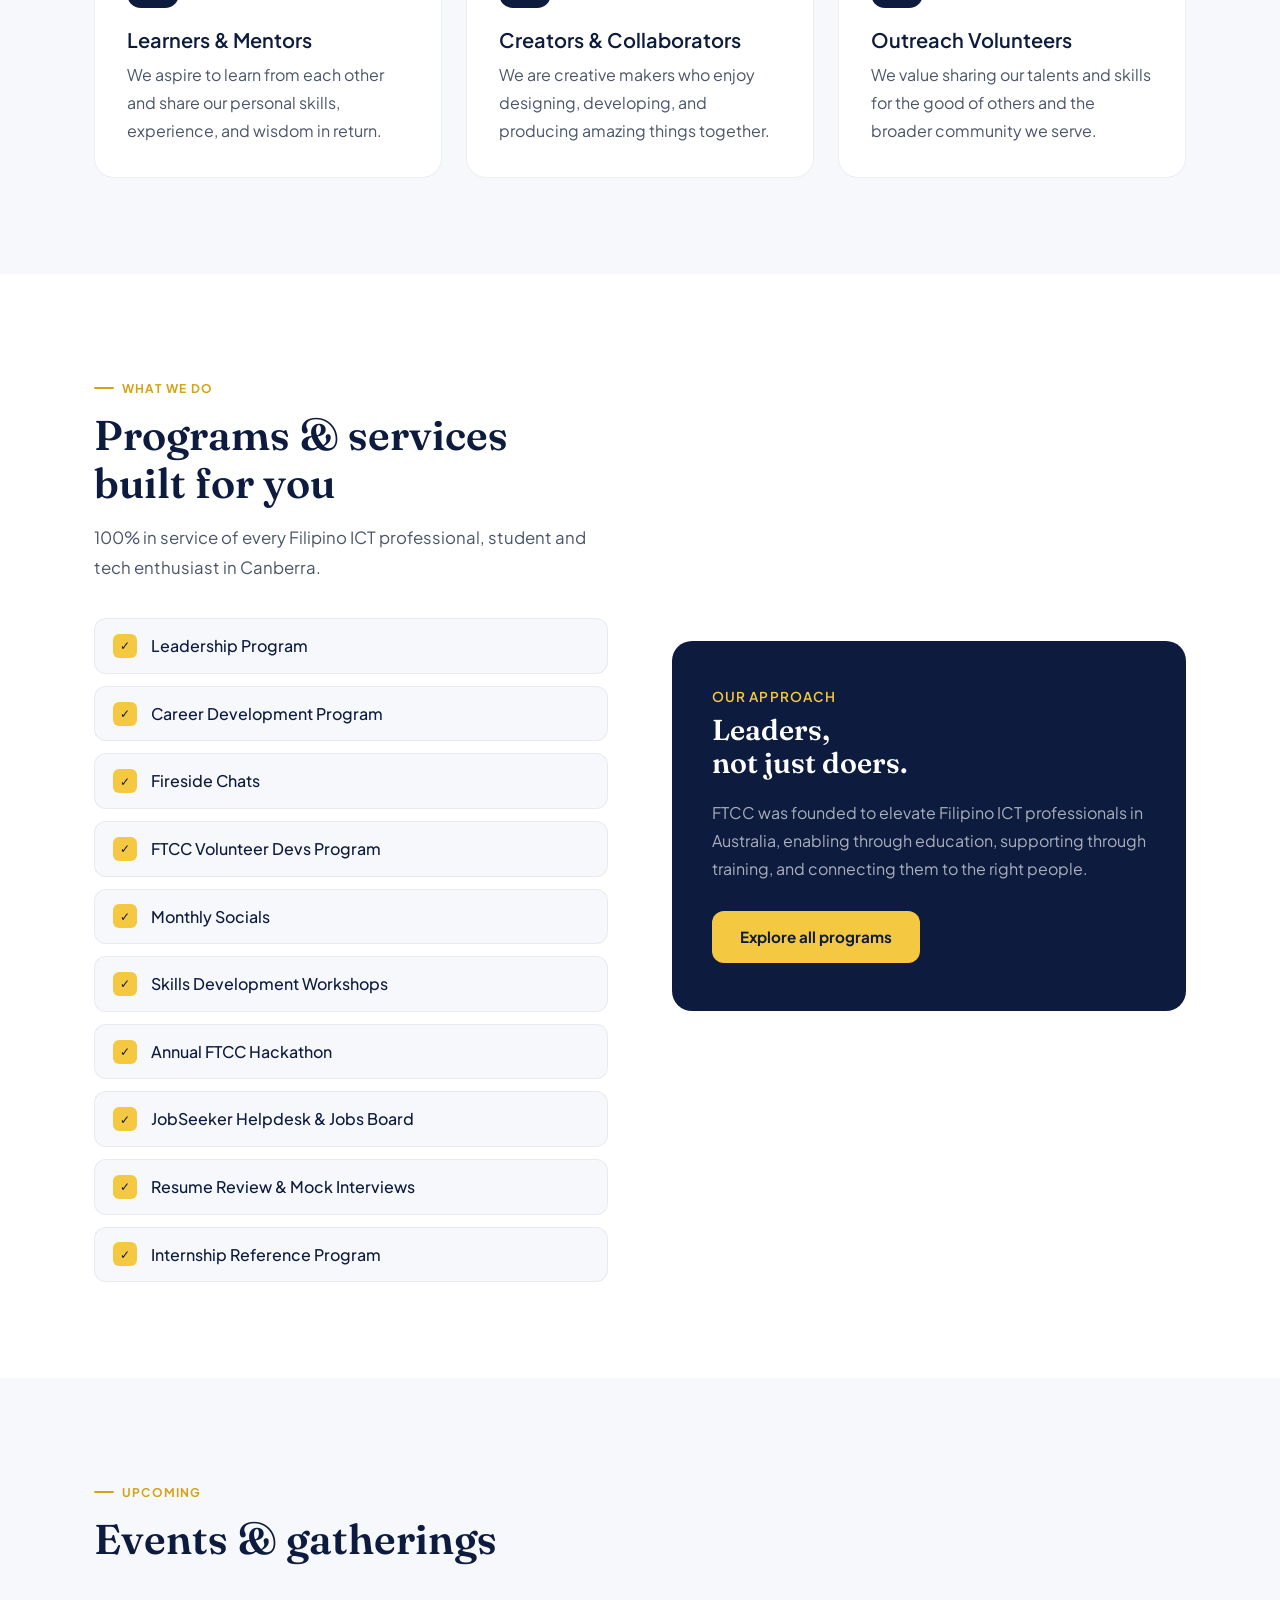
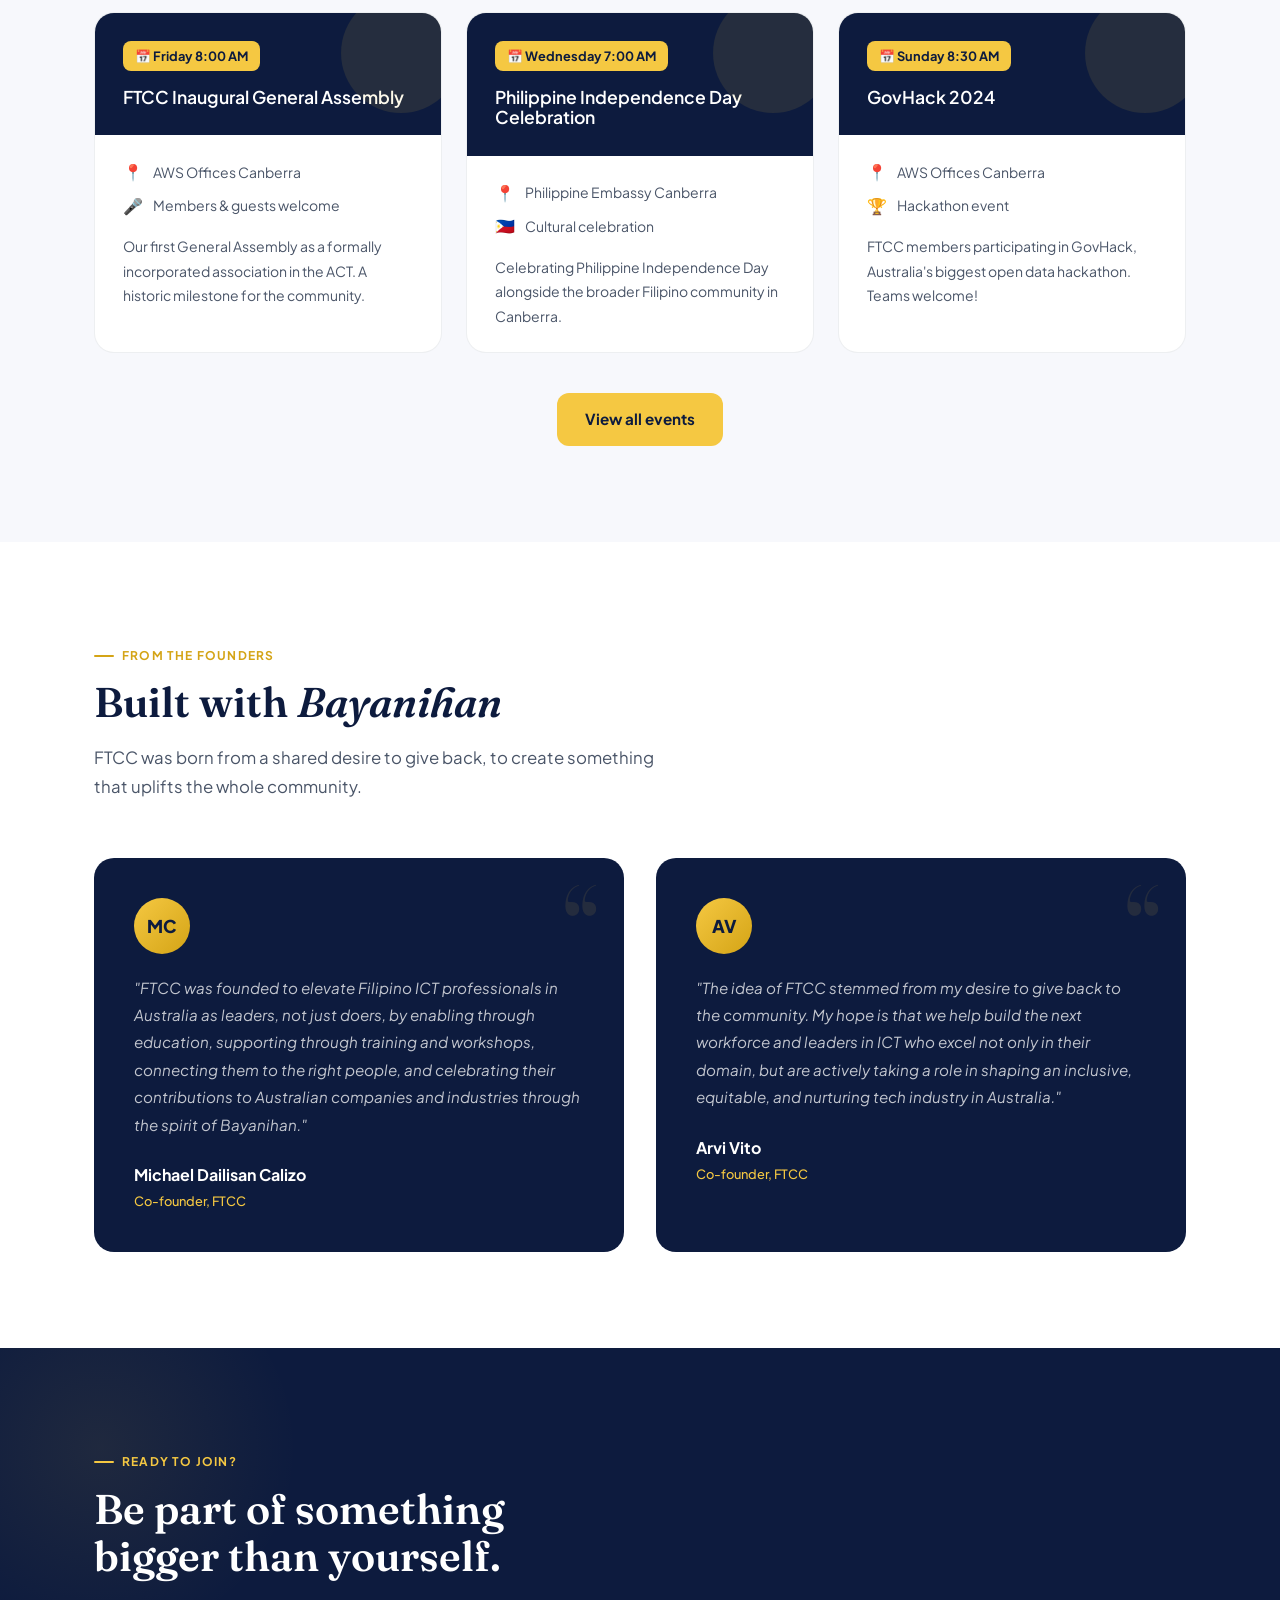
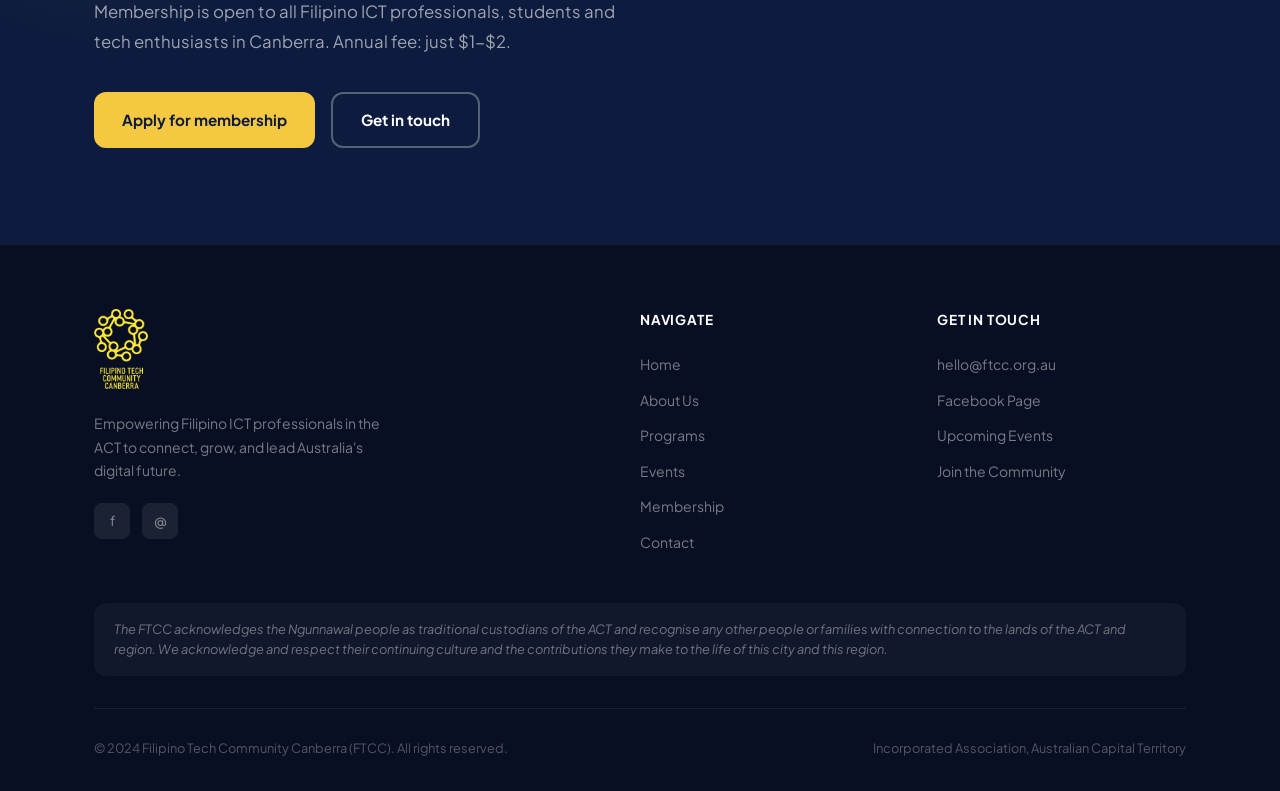
==== commit 1a4797ae: "copy: replace em-dashes with plainer punctuation Swaps the em-dashes and en-dashes across the site c" ====
--- a/index.html
+++ b/index.html
@@ -3,8 +3,8 @@
 <head>
   <meta charset="UTF-8" />
   <meta name="viewport" content="width=device-width, initial-scale=1.0" />
-  <title>FTCC — Filipino Tech Community Canberra</title>
-  <meta name="description" content="Filipino Tech Community Canberra — connecting, supporting and upskilling Filipino ICT professionals in the ACT." />
+  <title>FTCC - Filipino Tech Community Canberra</title>
+  <meta name="description" content="Filipino Tech Community Canberra, connecting, supporting and upskilling Filipino ICT professionals in the ACT." />
   <link rel="stylesheet" href="css/style.css" />
   <link rel="icon" href="data:image/svg+xml,<svg xmlns='http://www.w3.org/2000/svg' viewBox='0 0 32 32'><rect width='32' height='32' rx='7' fill='%230D1B3E'/><text y='22' x='4' font-size='14' font-weight='800' fill='%23F5C842' font-family='sans-serif'>FC</text></svg>" />
 </head>
@@ -22,7 +22,7 @@
     <div class="hero-content">
       <img src="ftcc_full_logo.png" alt="FTCC" class="hero-logo" />
       <h1>Where Filipino<br><em>tech talent</em><br>connects &amp; leads.</h1>
-      <p>We connect, support, and upskill Filipino ICT professionals in Australia — building the next generation of digital leaders in Canberra and beyond.</p>
+      <p>We connect, support, and upskill Filipino ICT professionals in Australia, building the next generation of digital leaders in Canberra and beyond.</p>
       <div class="hero-actions">
         <a href="membership.html" class="btn btn-primary">Join the community</a>
         <a href="about.html" class="btn btn-outline">Learn more</a>
@@ -37,7 +37,7 @@
           <div class="lbl">Digital economy goal</div>
         </div>
         <div class="hero-stat">
-          <div class="num">$1–$2</div>
+          <div class="num">$1-$2</div>
           <div class="lbl">Annual membership fee</div>
         </div>
       </div>
@@ -55,12 +55,12 @@
       <div class="pillar-card">
         <div class="pillar-icon">🇵🇭</div>
         <h3>Filipino Heritage</h3>
-        <p>We are Filipinos by descent and heritage — proud of where we come from and what we bring to Australia.</p>
+        <p>We are Filipinos by descent and heritage, proud of where we come from and what we bring to Australia.</p>
       </div>
       <div class="pillar-card">
         <div class="pillar-icon">💻</div>
         <h3>Tech Nerds</h3>
-        <p>We are passionate about everything that involves technology and innovation — from code to cloud and beyond.</p>
+        <p>We are passionate about everything that involves technology and innovation, from code to cloud and beyond.</p>
       </div>
       <div class="pillar-card">
         <div class="pillar-icon">🤝</div>
@@ -110,7 +110,7 @@
       <div class="programs-visual">
         <h3>Our approach</h3>
         <h2 style="font-size:1.8rem;">Leaders,<br>not just doers.</h2>
-        <p>FTCC was founded to elevate Filipino ICT professionals in Australia — enabling through education, supporting through training, and connecting them to the right people.</p>
+        <p>FTCC was founded to elevate Filipino ICT professionals in Australia, enabling through education, supporting through training, and connecting them to the right people.</p>
         <a href="programs.html" class="btn btn-primary">Explore all programs</a>
       </div>
     </div>
@@ -159,7 +159,7 @@
             <div class="event-meta-item"><span class="icon">📍</span> AWS Offices Canberra</div>
             <div class="event-meta-item"><span class="icon">🏆</span> Hackathon event</div>
           </div>
-          <p style="margin-top:16px;font-size:.875rem;">FTCC members participating in GovHack — Australia's biggest open data hackathon. Teams welcome!</p>
+          <p style="margin-top:16px;font-size:.875rem;">FTCC members participating in GovHack, Australia's biggest open data hackathon. Teams welcome!</p>
         </div>
       </div>
     </div>
@@ -174,7 +174,7 @@
   <div class="container">
     <div class="section-label">From the founders</div>
     <h2 class="section-title">Built with <em>Bayanihan</em></h2>
-    <p class="section-sub">FTCC was born from a shared desire to give back — to create something that uplifts the whole community.</p>
+    <p class="section-sub">FTCC was born from a shared desire to give back, to create something that uplifts the whole community.</p>
     <div class="founders-grid">
       <div class="founder-card">
         <div class="founder-avatar">MC</div>
@@ -197,7 +197,7 @@
   <div class="container" style="position:relative;z-index:2;">
     <div class="section-label">Ready to join?</div>
     <h2 class="section-title">Be part of something<br>bigger than yourself.</h2>
-    <p class="section-sub">Membership is open to all Filipino ICT professionals, students and tech enthusiasts in Canberra. Annual fee: just $1–$2.</p>
+    <p class="section-sub">Membership is open to all Filipino ICT professionals, students and tech enthusiasts in Canberra. Annual fee: just $1-$2.</p>
     <div style="display:flex;gap:16px;flex-wrap:wrap;margin-top:36px;">
       <a href="membership.html" class="btn btn-primary">Apply for membership</a>
       <a href="contact.html" class="btn btn-outline">Get in touch</a>
